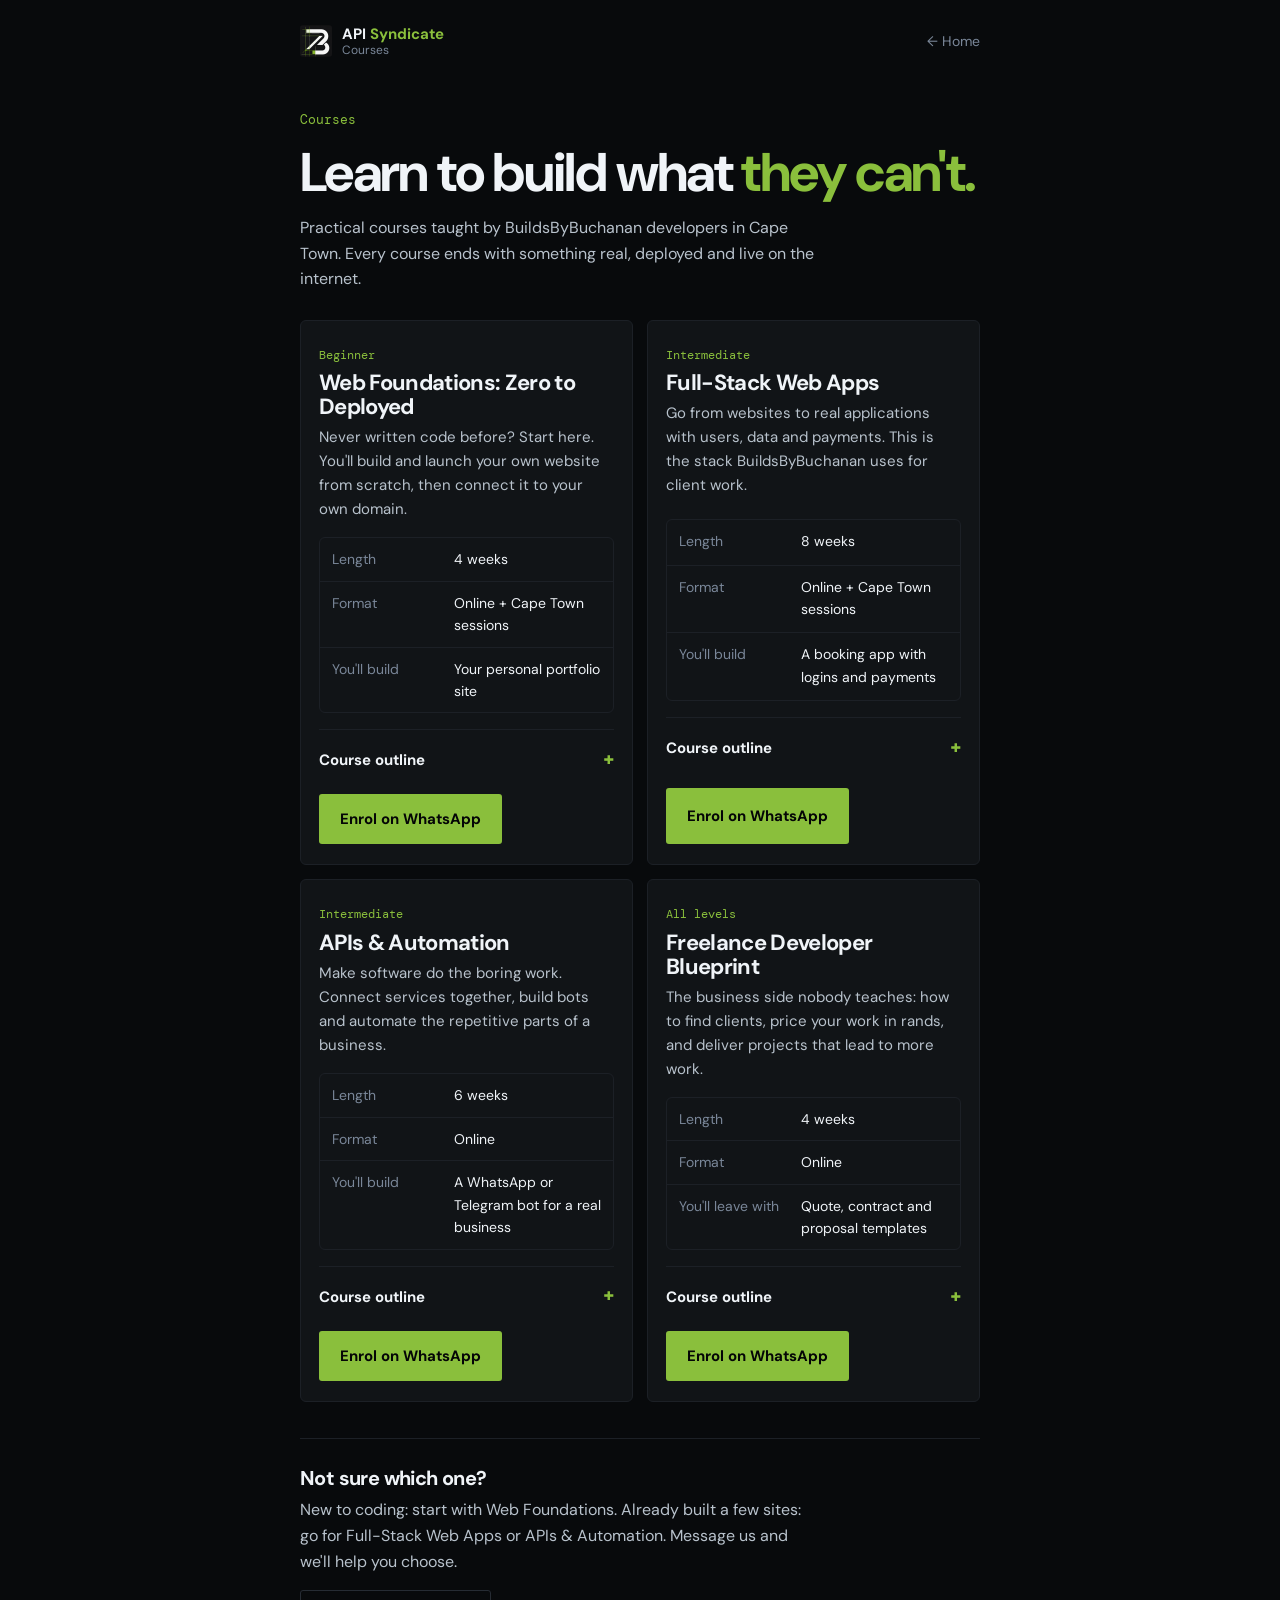
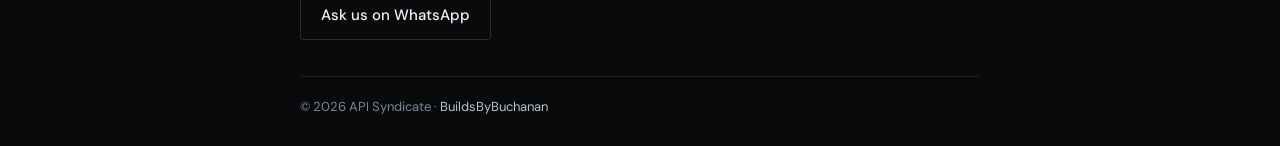
==== courses.html @ 9e18aa8f "Add courses page with four courses and weekly outlines; link from home" ====
<!DOCTYPE html>
<html lang="en">
<head>
  <meta charset="UTF-8">
  <meta name="viewport" content="width=device-width, initial-scale=1.0, viewport-fit=cover">
  <title>Courses | API Syndicate</title>
  <meta name="description" content="Software courses from API Syndicate and BuildsByBuchanan in Cape Town. Learn to build and deploy real websites, web apps and automations.">
  <meta name="theme-color" content="#080A0C">
  <link rel="icon" type="image/png" href="assets/bbb-mark.png">
  <link rel="preconnect" href="https://fonts.googleapis.com">
  <link rel="preconnect" href="https://fonts.gstatic.com" crossorigin>
  <link href="https://fonts.googleapis.com/css2?family=DM+Sans:opsz,wght@9..40,400;9..40,500;9..40,700&family=DM+Mono:wght@400&display=swap" rel="stylesheet">
  <link rel="stylesheet" href="style.css">
</head>
<body>

  <header class="top top-row">
    <a href="./" class="brand">
      <img src="assets/bbb-mark.png" alt="" width="32" height="32">
      <span><b>API <em>Syndicate</em></b><small>Courses</small></span>
    </a>
    <a href="./" class="back">← Home</a>
  </header>

  <main>
    <section class="page-intro">
      <span class="eyebrow">Courses</span>
      <h1>Learn to build what <em>they can't.</em></h1>
      <p>Practical courses taught by BuildsByBuchanan developers in Cape Town. Every course ends with something real, deployed and live on the internet.</p>
    </section>

    <div class="courses">

      <article class="course">
        <div class="course-head">
          <span class="level">Beginner</span>
          <h2>Web Foundations: Zero to Deployed</h2>
          <p>Never written code before? Start here. You'll build and launch your own website from scratch, then connect it to your own domain.</p>
        </div>
        <dl class="facts">
          <div><dt>Length</dt><dd>4 weeks</dd></div>
          <div><dt>Format</dt><dd>Online + Cape Town sessions</dd></div>
          <div><dt>You'll build</dt><dd>Your personal portfolio site</dd></div>
        </dl>
        <details>
          <summary>Course outline</summary>
          <ol class="outline">
            <li><b>Week 1</b>How the web works. HTML structure, pages and links.</li>
            <li><b>Week 2</b>CSS for layout, colour and type. Mobile-first design.</li>
            <li><b>Week 3</b>JavaScript basics: making pages interactive.</li>
            <li><b>Week 4</b>Git and GitHub, deploying on Vercel, and connecting a custom domain.</li>
          </ol>
        </details>
        <a class="btn btn-primary" href="https://wa.me/27792686620?text=Hi%2C%20I%27d%20like%20to%20enrol%20in%20Web%20Foundations%3A%20Zero%20to%20Deployed" target="_blank" rel="noopener">Enrol on WhatsApp</a>
      </article>

      <article class="course">
        <div class="course-head">
          <span class="level">Intermediate</span>
          <h2>Full-Stack Web Apps</h2>
          <p>Go from websites to real applications with users, data and payments. This is the stack BuildsByBuchanan uses for client work.</p>
        </div>
        <dl class="facts">
          <div><dt>Length</dt><dd>8 weeks</dd></div>
          <div><dt>Format</dt><dd>Online + Cape Town sessions</dd></div>
          <div><dt>You'll build</dt><dd>A booking app with logins and payments</dd></div>
        </dl>
        <details>
          <summary>Course outline</summary>
          <ol class="outline">
            <li><b>Week 1</b>React fundamentals: components, state and props.</li>
            <li><b>Week 2</b>Next.js: routing, pages and server rendering.</li>
            <li><b>Week 3</b>Databases with Postgres and Supabase.</li>
            <li><b>Week 4</b>User accounts, logins and permissions.</li>
            <li><b>Week 5</b>Building your own API routes.</li>
            <li><b>Week 6</b>Taking payments with PayFast and Yoco.</li>
            <li><b>Week 7</b>Testing, performance and security basics.</li>
            <li><b>Week 8</b>Launch: deployment, monitoring and a live demo.</li>
          </ol>
        </details>
        <a class="btn btn-primary" href="https://wa.me/27792686620?text=Hi%2C%20I%27d%20like%20to%20enrol%20in%20Full-Stack%20Web%20Apps" target="_blank" rel="noopener">Enrol on WhatsApp</a>
      </article>

      <article class="course">
        <div class="course-head">
          <span class="level">Intermediate</span>
          <h2>APIs &amp; Automation</h2>
          <p>Make software do the boring work. Connect services together, build bots and automate the repetitive parts of a business.</p>
        </div>
        <dl class="facts">
          <div><dt>Length</dt><dd>6 weeks</dd></div>
          <div><dt>Format</dt><dd>Online</dd></div>
          <div><dt>You'll build</dt><dd>A WhatsApp or Telegram bot for a real business</dd></div>
        </dl>
        <details>
          <summary>Course outline</summary>
          <ol class="outline">
            <li><b>Week 1</b>What an API is. REST, JSON and making requests.</li>
            <li><b>Week 2</b>Building your own API with Node.js.</li>
            <li><b>Week 3</b>Webhooks: reacting when something happens.</li>
            <li><b>Week 4</b>Chat bots on WhatsApp and Telegram.</li>
            <li><b>Week 5</b>Scheduled jobs, emails and notifications.</li>
            <li><b>Week 6</b>Putting it together: automate a real workflow end to end.</li>
          </ol>
        </details>
        <a class="btn btn-primary" href="https://wa.me/27792686620?text=Hi%2C%20I%27d%20like%20to%20enrol%20in%20APIs%20%26%20Automation" target="_blank" rel="noopener">Enrol on WhatsApp</a>
      </article>

      <article class="course">
        <div class="course-head">
          <span class="level">All levels</span>
          <h2>Freelance Developer Blueprint</h2>
          <p>The business side nobody teaches: how to find clients, price your work in rands, and deliver projects that lead to more work.</p>
        </div>
        <dl class="facts">
          <div><dt>Length</dt><dd>4 weeks</dd></div>
          <div><dt>Format</dt><dd>Online</dd></div>
          <div><dt>You'll leave with</dt><dd>Quote, contract and proposal templates</dd></div>
        </dl>
        <details>
          <summary>Course outline</summary>
          <ol class="outline">
            <li><b>Week 1</b>Choosing what to offer and who to offer it to.</li>
            <li><b>Week 2</b>Scoping and quoting a project in ZAR.</li>
            <li><b>Week 3</b>Contracts, deposits and getting paid on time.</li>
            <li><b>Week 4</b>Delivering, handing over, and turning clients into monthly retainers.</li>
          </ol>
        </details>
        <a class="btn btn-primary" href="https://wa.me/27792686620?text=Hi%2C%20I%27d%20like%20to%20enrol%20in%20the%20Freelance%20Developer%20Blueprint" target="_blank" rel="noopener">Enrol on WhatsApp</a>
      </article>

    </div>

    <section class="note">
      <h2>Not sure which one?</h2>
      <p>New to coding: start with Web Foundations. Already built a few sites: go for Full-Stack Web Apps or APIs &amp; Automation. Message us and we'll help you choose.</p>
      <a class="btn btn-ghost" href="https://wa.me/27792686620?text=Hi%2C%20which%20API%20Syndicate%20course%20is%20right%20for%20me%3F" target="_blank" rel="noopener">Ask us on WhatsApp</a>
    </section>
  </main>

  <footer>
    © <span id="y">2026</span> API Syndicate · <a href="https://buildsbybuchanan.com" target="_blank" rel="noopener">BuildsByBuchanan</a>
  </footer>

  <script>document.getElementById('y').textContent = new Date().getFullYear();</script>
</body>
</html>
---- style.css ----
/* API Syndicate — single QR landing page. BuildsByBuchanan tokens, mobile-first. */
:root {
  --bg: #080A0C;
  --surface: #111417;
  --border: #1C2026;
  --border-strong: #262C34;
  --text: #B8C2CC;
  --text-strong: #F0F4F8;
  --text-muted: #7A8799;
  --accent: #8ABF3C;
  --accent-hover: #9ED04A;
  --on-accent: #040506;
  --radius: 3px;
  --radius-md: 6px;
}

* { box-sizing: border-box; margin: 0; padding: 0; }
body {
  background: var(--bg); color: var(--text);
  font-family: "DM Sans", -apple-system, "Segoe UI", sans-serif; font-size: 16px; line-height: 1.6;
  -webkit-font-smoothing: antialiased;
  max-width: 720px; margin: 0 auto; padding: 0 20px env(safe-area-inset-bottom);
}
a { color: inherit; text-decoration: none; }
em { font-style: normal; color: var(--accent); }
h1, h2 { color: var(--text-strong); letter-spacing: -.03em; line-height: 1.1; }

.top { padding: 20px 0; }
.brand { display: inline-flex; align-items: center; gap: 10px; }
.brand img { border-radius: var(--radius); }
.brand span { display: flex; flex-direction: column; line-height: 1.2; }
.brand b { color: var(--text-strong); font-size: 15px; }
.brand small { color: var(--text-muted); font-size: 12px; }

.hero { padding: 36px 0 32px; }
.eyebrow { display: block; font-family: "DM Mono", monospace; font-size: 13px; color: var(--accent); margin-bottom: 12px; }
.wordmark { font-size: clamp(3.4rem, 19vw, 8.5rem); font-weight: 700; line-height: .88; letter-spacing: -.055em; margin-bottom: 20px; }
.wordmark em { display: inline-block; text-shadow: 0 0 40px rgba(138,191,60,.25); }
.hero .tagline { font-size: 22px; font-weight: 700; color: var(--text-strong); letter-spacing: -.02em; margin-bottom: 8px; }
.hero p { max-width: 460px; margin-bottom: 24px; }

.actions { display: grid; gap: 10px; }
.btn { display: flex; align-items: center; justify-content: center; min-height: 50px; padding: 0 20px; border-radius: var(--radius); font-size: 15px; font-weight: 700; border: 1px solid transparent; transition: background .15s, border-color .15s; }
.btn-primary { background: var(--accent); color: var(--on-accent); }
.btn-primary:hover { background: var(--accent-hover); }
.btn-ghost { border-color: var(--border-strong); color: var(--text-strong); font-weight: 500; }
.btn-ghost:hover { border-color: var(--text-muted); }

.photos { display: grid; grid-template-columns: repeat(3, 1fr); gap: 0; margin: 0 -20px 32px; }
.photos img { width: 100%; aspect-ratio: 3 / 4; object-fit: cover; filter: grayscale(100%) brightness(.85); }

.tiles { display: grid; grid-template-columns: 1fr 1fr; gap: 10px; margin-bottom: 40px; }
.tile { background: var(--surface); border: 1px solid var(--border); border-radius: var(--radius-md); padding: 16px; display: flex; flex-direction: column; gap: 4px; }
.tile h2 { font-size: 17px; }
.tile p { font-size: 14px; color: var(--text-muted); flex-grow: 1; }
.soon { align-self: flex-start; margin-top: 8px; font-family: "DM Mono", monospace; font-size: 11.5px; color: var(--accent); border: 1px solid rgba(138,191,60,.35); background: rgba(138,191,60,.09); border-radius: var(--radius); padding: 2px 7px; }


footer { border-top: 1px solid var(--border); padding: 20px 0 28px; font-size: 13px; color: var(--text-muted); }
footer a { color: var(--text); }

.tile-link { border-color: rgba(138,191,60,.35); transition: border-color .15s, background .15s; }
.tile-link:hover { border-color: var(--accent); background: #151a14; }
.go { margin-top: 8px; font-size: 13.5px; font-weight: 700; color: var(--accent); }

/* ---------- Courses page ---------- */
.top-row { display: flex; align-items: center; justify-content: space-between; }
.back { font-size: 14px; color: var(--text-muted); padding: 10px 0 10px 12px; }
.back:hover { color: var(--text-strong); }
.page-intro { padding: 28px 0 28px; }
.page-intro h1 { font-size: clamp(2.2rem, 10vw, 3.4rem); margin-bottom: 12px; }
.page-intro p { max-width: 520px; }
.courses { display: grid; gap: 14px; margin-bottom: 36px; }
.course { background: var(--surface); border: 1px solid var(--border); border-radius: var(--radius-md); padding: 20px 18px; display: grid; gap: 16px; }
.level { display: inline-block; font-family: "DM Mono", monospace; font-size: 12px; color: var(--accent); margin-bottom: 6px; }
.course h2 { font-size: 22px; margin-bottom: 6px; }
.course-head p { font-size: 15px; }
.facts { display: grid; border: 1px solid var(--border); border-radius: var(--radius-md); }
.facts > div { display: grid; grid-template-columns: 110px 1fr; gap: 12px; padding: 10px 12px; border-bottom: 1px solid var(--border); font-size: 14px; }
.facts > div:last-child { border-bottom: 0; }
.facts dt { color: var(--text-muted); }
.facts dd { color: var(--text-strong); }
details { border-top: 1px solid var(--border); padding-top: 12px; }
summary { cursor: pointer; font-weight: 700; color: var(--text-strong); font-size: 15px; list-style: none; display: flex; align-items: center; justify-content: space-between; min-height: 36px; }
summary::-webkit-details-marker { display: none; }
summary::after { content: "+"; font-family: "DM Mono", monospace; font-size: 18px; color: var(--accent); }
details[open] summary::after { content: "−"; }
.outline { list-style: none; margin-top: 8px; display: grid; }
.outline li { display: grid; grid-template-columns: 70px 1fr; gap: 10px; padding: 9px 0; border-bottom: 1px solid var(--border); font-size: 14.5px; }
.outline li:last-child { border-bottom: 0; }
.outline b { font-family: "DM Mono", monospace; font-weight: 400; font-size: 12.5px; color: var(--text-muted); padding-top: 2px; }
.course .btn { width: 100%; }
.note { border-top: 1px solid var(--border); padding: 28px 0 36px; }
.note h2 { font-size: 20px; margin-bottom: 8px; }
.note p { margin-bottom: 16px; max-width: 520px; }

@media (min-width: 720px) {
  .hero { padding: 64px 0 48px; }
  .actions { display: flex; flex-wrap: wrap; }
  .photos { margin: 0 0 40px; border-radius: var(--radius-md); overflow: hidden; }
  .tiles { grid-template-columns: repeat(4, 1fr); }
  .courses { grid-template-columns: 1fr 1fr; }
  .course .btn, .note .btn { width: auto; justify-self: start; }
  .note .btn { display: inline-flex; }
}
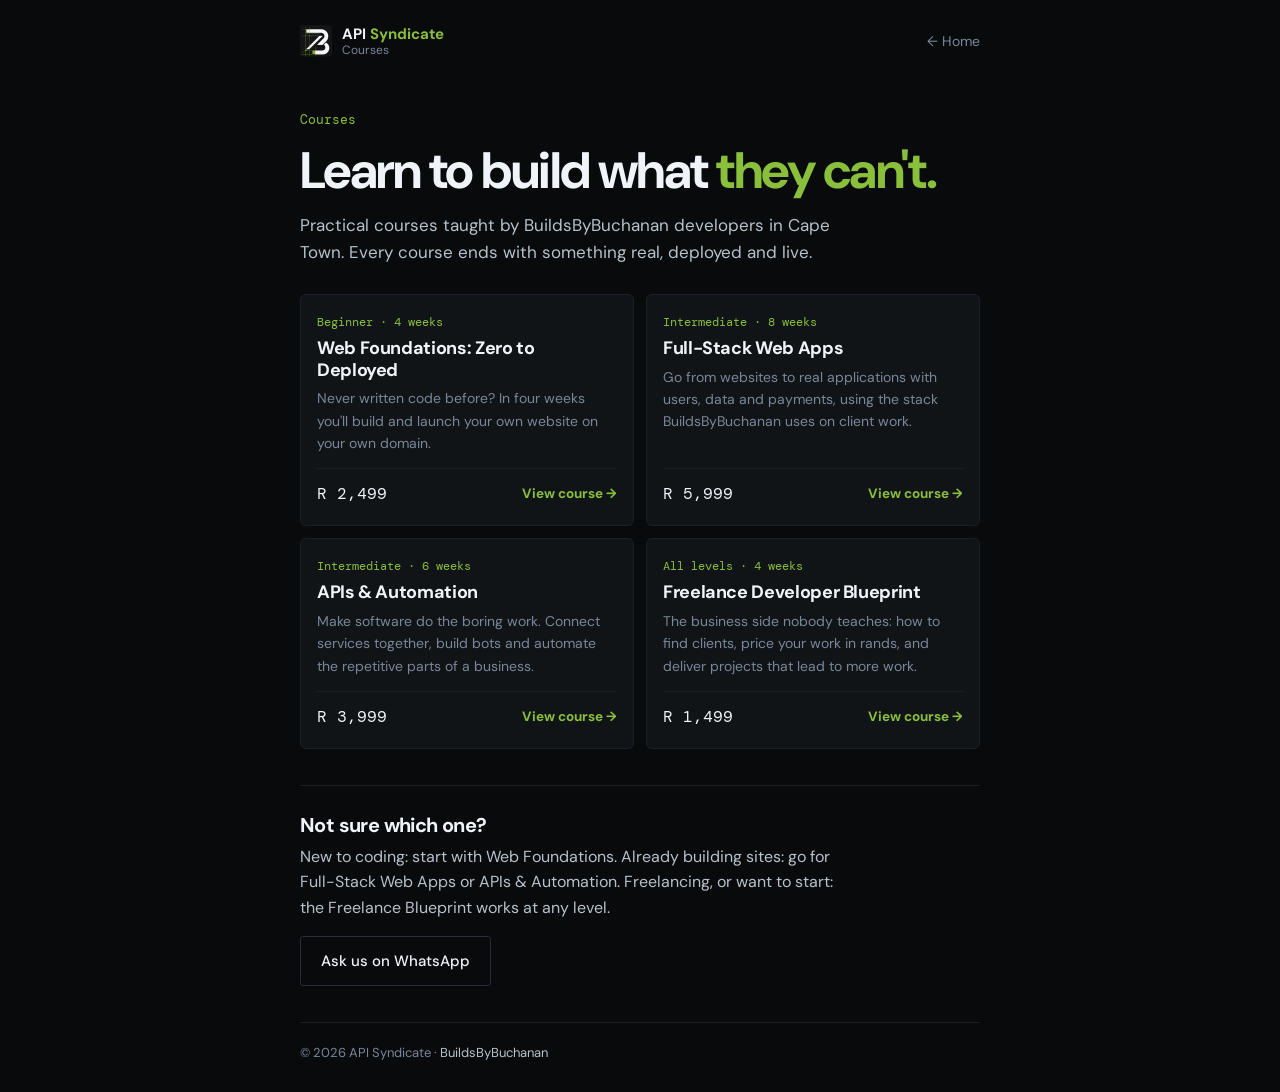
==== commit a697b220: "Add prices, full course pages with lesson-by-lesson curricula, and courses on the home page" ====
--- a/courses.html
+++ b/courses.html
@@ -4,7 +4,7 @@
   <meta charset="UTF-8">
   <meta name="viewport" content="width=device-width, initial-scale=1.0, viewport-fit=cover">
   <title>Courses | API Syndicate</title>
-  <meta name="description" content="Software courses from API Syndicate and BuildsByBuchanan in Cape Town. Learn to build and deploy real websites, web apps and automations.">
+  <meta name="description" content="Software courses from API Syndicate and BuildsByBuchanan in Cape Town.">
   <meta name="theme-color" content="#080A0C">
   <link rel="icon" type="image/png" href="assets/bbb-mark.png">
   <link rel="preconnect" href="https://fonts.googleapis.com">
@@ -26,114 +26,39 @@
     <section class="page-intro">
       <span class="eyebrow">Courses</span>
       <h1>Learn to build what <em>they can't.</em></h1>
-      <p>Practical courses taught by BuildsByBuchanan developers in Cape Town. Every course ends with something real, deployed and live on the internet.</p>
+      <p>Practical courses taught by BuildsByBuchanan developers in Cape Town. Every course ends with something real, deployed and live.</p>
     </section>
 
-    <div class="courses">
-
-      <article class="course">
-        <div class="course-head">
-          <span class="level">Beginner</span>
-          <h2>Web Foundations: Zero to Deployed</h2>
-          <p>Never written code before? Start here. You'll build and launch your own website from scratch, then connect it to your own domain.</p>
-        </div>
-        <dl class="facts">
-          <div><dt>Length</dt><dd>4 weeks</dd></div>
-          <div><dt>Format</dt><dd>Online + Cape Town sessions</dd></div>
-          <div><dt>You'll build</dt><dd>Your personal portfolio site</dd></div>
-        </dl>
-        <details>
-          <summary>Course outline</summary>
-          <ol class="outline">
-            <li><b>Week 1</b>How the web works. HTML structure, pages and links.</li>
-            <li><b>Week 2</b>CSS for layout, colour and type. Mobile-first design.</li>
-            <li><b>Week 3</b>JavaScript basics: making pages interactive.</li>
-            <li><b>Week 4</b>Git and GitHub, deploying on Vercel, and connecting a custom domain.</li>
-          </ol>
-        </details>
-        <a class="btn btn-primary" href="https://wa.me/27792686620?text=Hi%2C%20I%27d%20like%20to%20enrol%20in%20Web%20Foundations%3A%20Zero%20to%20Deployed" target="_blank" rel="noopener">Enrol on WhatsApp</a>
-      </article>
-
-      <article class="course">
-        <div class="course-head">
-          <span class="level">Intermediate</span>
-          <h2>Full-Stack Web Apps</h2>
-          <p>Go from websites to real applications with users, data and payments. This is the stack BuildsByBuchanan uses for client work.</p>
-        </div>
-        <dl class="facts">
-          <div><dt>Length</dt><dd>8 weeks</dd></div>
-          <div><dt>Format</dt><dd>Online + Cape Town sessions</dd></div>
-          <div><dt>You'll build</dt><dd>A booking app with logins and payments</dd></div>
-        </dl>
-        <details>
-          <summary>Course outline</summary>
-          <ol class="outline">
-            <li><b>Week 1</b>React fundamentals: components, state and props.</li>
-            <li><b>Week 2</b>Next.js: routing, pages and server rendering.</li>
-            <li><b>Week 3</b>Databases with Postgres and Supabase.</li>
-            <li><b>Week 4</b>User accounts, logins and permissions.</li>
-            <li><b>Week 5</b>Building your own API routes.</li>
-            <li><b>Week 6</b>Taking payments with PayFast and Yoco.</li>
-            <li><b>Week 7</b>Testing, performance and security basics.</li>
-            <li><b>Week 8</b>Launch: deployment, monitoring and a live demo.</li>
-          </ol>
-        </details>
-        <a class="btn btn-primary" href="https://wa.me/27792686620?text=Hi%2C%20I%27d%20like%20to%20enrol%20in%20Full-Stack%20Web%20Apps" target="_blank" rel="noopener">Enrol on WhatsApp</a>
-      </article>
-
-      <article class="course">
-        <div class="course-head">
-          <span class="level">Intermediate</span>
-          <h2>APIs &amp; Automation</h2>
-          <p>Make software do the boring work. Connect services together, build bots and automate the repetitive parts of a business.</p>
-        </div>
-        <dl class="facts">
-          <div><dt>Length</dt><dd>6 weeks</dd></div>
-          <div><dt>Format</dt><dd>Online</dd></div>
-          <div><dt>You'll build</dt><dd>A WhatsApp or Telegram bot for a real business</dd></div>
-        </dl>
-        <details>
-          <summary>Course outline</summary>
-          <ol class="outline">
-            <li><b>Week 1</b>What an API is. REST, JSON and making requests.</li>
-            <li><b>Week 2</b>Building your own API with Node.js.</li>
-            <li><b>Week 3</b>Webhooks: reacting when something happens.</li>
-            <li><b>Week 4</b>Chat bots on WhatsApp and Telegram.</li>
-            <li><b>Week 5</b>Scheduled jobs, emails and notifications.</li>
-            <li><b>Week 6</b>Putting it together: automate a real workflow end to end.</li>
-          </ol>
-        </details>
-        <a class="btn btn-primary" href="https://wa.me/27792686620?text=Hi%2C%20I%27d%20like%20to%20enrol%20in%20APIs%20%26%20Automation" target="_blank" rel="noopener">Enrol on WhatsApp</a>
-      </article>
-
-      <article class="course">
-        <div class="course-head">
-          <span class="level">All levels</span>
-          <h2>Freelance Developer Blueprint</h2>
-          <p>The business side nobody teaches: how to find clients, price your work in rands, and deliver projects that lead to more work.</p>
-        </div>
-        <dl class="facts">
-          <div><dt>Length</dt><dd>4 weeks</dd></div>
-          <div><dt>Format</dt><dd>Online</dd></div>
-          <div><dt>You'll leave with</dt><dd>Quote, contract and proposal templates</dd></div>
-        </dl>
-        <details>
-          <summary>Course outline</summary>
-          <ol class="outline">
-            <li><b>Week 1</b>Choosing what to offer and who to offer it to.</li>
-            <li><b>Week 2</b>Scoping and quoting a project in ZAR.</li>
-            <li><b>Week 3</b>Contracts, deposits and getting paid on time.</li>
-            <li><b>Week 4</b>Delivering, handing over, and turning clients into monthly retainers.</li>
-          </ol>
-        </details>
-        <a class="btn btn-primary" href="https://wa.me/27792686620?text=Hi%2C%20I%27d%20like%20to%20enrol%20in%20the%20Freelance%20Developer%20Blueprint" target="_blank" rel="noopener">Enrol on WhatsApp</a>
-      </article>
-
+    <div class="course-grid">
+      <a class="course-card" href="courses/web-foundations.html">
+        <span class="level">Beginner · 4 weeks</span>
+        <h3>Web Foundations: Zero to Deployed</h3>
+        <p>Never written code before? In four weeks you&#x27;ll build and launch your own website on your own domain.</p>
+        <span class="card-row"><span class="price">R 2,499</span><span class="go">View course →</span></span>
+      </a>
+      <a class="course-card" href="courses/full-stack-web-apps.html">
+        <span class="level">Intermediate · 8 weeks</span>
+        <h3>Full-Stack Web Apps</h3>
+        <p>Go from websites to real applications with users, data and payments, using the stack BuildsByBuchanan uses on client work.</p>
+        <span class="card-row"><span class="price">R 5,999</span><span class="go">View course →</span></span>
+      </a>
+      <a class="course-card" href="courses/apis-and-automation.html">
+        <span class="level">Intermediate · 6 weeks</span>
+        <h3>APIs &amp; Automation</h3>
+        <p>Make software do the boring work. Connect services together, build bots and automate the repetitive parts of a business.</p>
+        <span class="card-row"><span class="price">R 3,999</span><span class="go">View course →</span></span>
+      </a>
+      <a class="course-card" href="courses/freelance-developer-blueprint.html">
+        <span class="level">All levels · 4 weeks</span>
+        <h3>Freelance Developer Blueprint</h3>
+        <p>The business side nobody teaches: how to find clients, price your work in rands, and deliver projects that lead to more work.</p>
+        <span class="card-row"><span class="price">R 1,499</span><span class="go">View course →</span></span>
+      </a>
     </div>
 
     <section class="note">
       <h2>Not sure which one?</h2>
-      <p>New to coding: start with Web Foundations. Already built a few sites: go for Full-Stack Web Apps or APIs &amp; Automation. Message us and we'll help you choose.</p>
+      <p>New to coding: start with Web Foundations. Already building sites: go for Full-Stack Web Apps or APIs &amp; Automation. Freelancing, or want to start: the Freelance Blueprint works at any level.</p>
       <a class="btn btn-ghost" href="https://wa.me/27792686620?text=Hi%2C%20which%20API%20Syndicate%20course%20is%20right%20for%20me%3F" target="_blank" rel="noopener">Ask us on WhatsApp</a>
     </section>
   </main>
--- a/style.css
+++ b/style.css
@@ -49,57 +49,100 @@
 .photos { display: grid; grid-template-columns: repeat(3, 1fr); gap: 0; margin: 0 -20px 32px; }
 .photos img { width: 100%; aspect-ratio: 3 / 4; object-fit: cover; filter: grayscale(100%) brightness(.85); }
 
-.tiles { display: grid; grid-template-columns: 1fr 1fr; gap: 10px; margin-bottom: 40px; }
-.tile { background: var(--surface); border: 1px solid var(--border); border-radius: var(--radius-md); padding: 16px; display: flex; flex-direction: column; gap: 4px; }
-.tile h2 { font-size: 17px; }
-.tile p { font-size: 14px; color: var(--text-muted); flex-grow: 1; }
-.soon { align-self: flex-start; margin-top: 8px; font-family: "DM Mono", monospace; font-size: 11.5px; color: var(--accent); border: 1px solid rgba(138,191,60,.35); background: rgba(138,191,60,.09); border-radius: var(--radius); padding: 2px 7px; }
-
+.small-head { font-size: 13px; font-family: "DM Mono", monospace; font-weight: 400; color: var(--text-muted); letter-spacing: 0; margin-bottom: 10px; }
+.tiles-wrap { margin-bottom: 40px; }
+.tiles { display: grid; grid-template-columns: 1fr; gap: 8px; }
+.tile { background: var(--surface); border: 1px solid var(--border); border-radius: var(--radius-md); padding: 14px 16px; display: grid; grid-template-columns: 1fr auto; column-gap: 12px; align-items: center; }
+.tile h2 { font-size: 16px; }
+.tile p { grid-column: 1; font-size: 14px; color: var(--text-muted); }
+.soon { grid-column: 2; grid-row: 1 / span 2; font-family: "DM Mono", monospace; font-size: 11.5px; color: var(--accent); border: 1px solid rgba(138,191,60,.35); background: rgba(138,191,60,.09); border-radius: var(--radius); padding: 2px 7px; white-space: nowrap; }
 
 footer { border-top: 1px solid var(--border); padding: 20px 0 28px; font-size: 13px; color: var(--text-muted); }
 footer a { color: var(--text); }
 
-.tile-link { border-color: rgba(138,191,60,.35); transition: border-color .15s, background .15s; }
-.tile-link:hover { border-color: var(--accent); background: #151a14; }
-.go { margin-top: 8px; font-size: 13.5px; font-weight: 700; color: var(--accent); }
+.go { font-size: 13.5px; font-weight: 700; color: var(--accent); white-space: nowrap; }
+.muted { color: var(--text-muted); font-size: 14px; }
 
-/* ---------- Courses page ---------- */
+/* ---------- Course cards (home + list) ---------- */
+.home-courses { margin-bottom: 40px; }
+.home-courses-head { display: flex; align-items: baseline; justify-content: space-between; margin-bottom: 14px; }
+.home-courses-head h2 { font-size: 26px; }
+.course-grid { display: grid; gap: 10px; }
+.course-card { display: flex; flex-direction: column; gap: 6px; background: var(--surface); border: 1px solid var(--border); border-radius: var(--radius-md); padding: 18px 16px; transition: border-color .15s, background .15s; }
+.course-card:hover { border-color: rgba(138,191,60,.5); background: #13171a; }
+.level { font-family: "DM Mono", monospace; font-size: 12px; color: var(--accent); }
+.course-card h3 { font-size: 18px; color: var(--text-strong); letter-spacing: -.02em; line-height: 1.2; }
+.course-card p { font-size: 14px; color: var(--text-muted); flex-grow: 1; }
+.card-row { display: flex; align-items: center; justify-content: space-between; margin-top: 8px; padding-top: 12px; border-top: 1px solid var(--border); }
+.price { font-family: "DM Mono", monospace; font-size: 16px; color: var(--text-strong); }
+
+/* ---------- Course pages ---------- */
 .top-row { display: flex; align-items: center; justify-content: space-between; }
 .back { font-size: 14px; color: var(--text-muted); padding: 10px 0 10px 12px; }
 .back:hover { color: var(--text-strong); }
-.page-intro { padding: 28px 0 28px; }
-.page-intro h1 { font-size: clamp(2.2rem, 10vw, 3.4rem); margin-bottom: 12px; }
-.page-intro p { max-width: 520px; }
-.courses { display: grid; gap: 14px; margin-bottom: 36px; }
-.course { background: var(--surface); border: 1px solid var(--border); border-radius: var(--radius-md); padding: 20px 18px; display: grid; gap: 16px; }
-.level { display: inline-block; font-family: "DM Mono", monospace; font-size: 12px; color: var(--accent); margin-bottom: 6px; }
-.course h2 { font-size: 22px; margin-bottom: 6px; }
-.course-head p { font-size: 15px; }
-.facts { display: grid; border: 1px solid var(--border); border-radius: var(--radius-md); }
-.facts > div { display: grid; grid-template-columns: 110px 1fr; gap: 12px; padding: 10px 12px; border-bottom: 1px solid var(--border); font-size: 14px; }
+.page-intro { padding: 28px 0; }
+.page-intro h1 { font-size: clamp(2.1rem, 9vw, 3.2rem); margin-bottom: 12px; }
+.page-intro p { max-width: 560px; font-size: 17px; }
+.course-grid + .note, .page-intro + .course-grid { margin-top: 0; }
+.page-intro + .course-grid { margin-bottom: 36px; }
+
+.enrol-box { display: grid; gap: 14px; margin-bottom: 36px; }
+.facts { display: grid; background: var(--surface); border: 1px solid var(--border); border-radius: var(--radius-md); }
+.facts > div { display: grid; grid-template-columns: 110px 1fr; gap: 12px; padding: 11px 14px; border-bottom: 1px solid var(--border); font-size: 14.5px; }
 .facts > div:last-child { border-bottom: 0; }
 .facts dt { color: var(--text-muted); }
 .facts dd { color: var(--text-strong); }
-details { border-top: 1px solid var(--border); padding-top: 12px; }
-summary { cursor: pointer; font-weight: 700; color: var(--text-strong); font-size: 15px; list-style: none; display: flex; align-items: center; justify-content: space-between; min-height: 36px; }
-summary::-webkit-details-marker { display: none; }
-summary::after { content: "+"; font-family: "DM Mono", monospace; font-size: 18px; color: var(--accent); }
-details[open] summary::after { content: "−"; }
-.outline { list-style: none; margin-top: 8px; display: grid; }
-.outline li { display: grid; grid-template-columns: 70px 1fr; gap: 10px; padding: 9px 0; border-bottom: 1px solid var(--border); font-size: 14.5px; }
-.outline li:last-child { border-bottom: 0; }
-.outline b { font-family: "DM Mono", monospace; font-weight: 400; font-size: 12.5px; color: var(--text-muted); padding-top: 2px; }
-.course .btn { width: 100%; }
+.price-lg { font-family: "DM Mono", monospace; color: var(--accent); font-size: 1.1em; }
+
+.block { border-top: 1px solid var(--border); padding: 28px 0; }
+.block h2 { font-size: 22px; margin-bottom: 12px; }
+.block > p { max-width: 620px; }
+.two-col { display: grid; gap: 28px; }
+.ticks, .dots { list-style: none; display: grid; gap: 8px; }
+.ticks li, .dots li { display: grid; grid-template-columns: 22px 1fr; gap: 8px; }
+.ticks li::before { content: ""; width: 16px; height: 16px; margin-top: 4px; border-radius: 50%; border: 1px solid rgba(138,191,60,.35); background: rgba(138,191,60,.09) url("data:image/svg+xml,%3Csvg xmlns='http://www.w3.org/2000/svg' viewBox='0 0 24 24' fill='none' stroke='%238ABF3C' stroke-width='3.2' stroke-linecap='round' stroke-linejoin='round'%3E%3Cpath d='m6 12.5 4 4 8-9'/%3E%3C/svg%3E") center / 10px no-repeat; }
+.dots li::before { content: ""; width: 6px; height: 6px; margin: 10px 0 0 5px; border-radius: 1px; background: var(--accent); }
+
+details summary { cursor: pointer; list-style: none; }
+details summary::-webkit-details-marker { display: none; }
+.week { background: var(--surface); border: 1px solid var(--border); border-radius: var(--radius-md); margin-top: 10px; }
+.week summary { display: grid; grid-template-columns: 64px 1fr 20px; align-items: center; gap: 8px; padding: 14px 16px; min-height: 52px; }
+.week summary::after, .faq summary::after { content: "+"; font-family: "DM Mono", monospace; font-size: 18px; color: var(--accent); text-align: right; }
+.week[open] summary::after, .faq[open] summary::after { content: "−"; }
+.wk { font-family: "DM Mono", monospace; font-size: 12.5px; color: var(--text-muted); }
+.wk-title { font-weight: 700; color: var(--text-strong); font-size: 15.5px; line-height: 1.3; }
+.week-body { padding: 0 16px 16px; border-top: 1px solid var(--border); }
+.goal { padding: 14px 0 6px; color: var(--text-strong); font-size: 15px; }
+.lessons { list-style: none; display: grid; }
+.lessons li { display: grid; grid-template-columns: 38px 1fr; gap: 8px; padding: 12px 0; border-bottom: 1px solid var(--border); }
+.lessons li b { font-family: "DM Mono", monospace; font-weight: 400; font-size: 12.5px; color: var(--accent); padding-top: 3px; }
+.lessons h4 { color: var(--text-strong); font-size: 15px; letter-spacing: -.01em; margin-bottom: 2px; }
+.lessons p { font-size: 14px; color: var(--text); }
+.week-tasks { display: grid; gap: 10px; margin-top: 14px; }
+.week-tasks > div { background: var(--bg); border: 1px solid var(--border); border-radius: var(--radius); padding: 10px 12px; }
+.week-tasks dt { font-family: "DM Mono", monospace; font-size: 12px; color: var(--text-muted); margin-bottom: 2px; }
+.week-tasks dd { font-size: 14px; color: var(--text-strong); }
+
+.faq { border-bottom: 1px solid var(--border); }
+.faq summary { display: flex; justify-content: space-between; gap: 12px; align-items: center; padding: 14px 0; font-weight: 700; color: var(--text-strong); font-size: 15px; min-height: 48px; }
+.faq p { padding: 0 0 14px; font-size: 14.5px; max-width: 620px; }
+
+.enrol-end { border-top: 1px solid var(--border); padding: 28px 0 40px; display: grid; gap: 10px; }
+.enrol-end h2 { font-size: 22px; }
 .note { border-top: 1px solid var(--border); padding: 28px 0 36px; }
 .note h2 { font-size: 20px; margin-bottom: 8px; }
-.note p { margin-bottom: 16px; max-width: 520px; }
+.note p { margin-bottom: 16px; max-width: 560px; }
 
 @media (min-width: 720px) {
   .hero { padding: 64px 0 48px; }
   .actions { display: flex; flex-wrap: wrap; }
   .photos { margin: 0 0 40px; border-radius: var(--radius-md); overflow: hidden; }
-  .tiles { grid-template-columns: repeat(4, 1fr); }
-  .courses { grid-template-columns: 1fr 1fr; }
-  .course .btn, .note .btn { width: auto; justify-self: start; }
-  .note .btn { display: inline-flex; }
+  .tiles { grid-template-columns: repeat(3, 1fr); }
+  .tile { grid-template-columns: 1fr; align-items: start; gap: 4px; }
+  .soon { grid-column: 1; grid-row: auto; justify-self: start; margin-top: 8px; }
+  .course-grid { grid-template-columns: 1fr 1fr; gap: 12px; }
+  .two-col { grid-template-columns: 1fr 1fr; gap: 40px; }
+  .enrol-box { grid-template-columns: 1fr auto; align-items: end; }
+  .enrol-box .btn, .enrol-end .btn, .note .btn { justify-self: start; display: inline-flex; }
+  .week-tasks { grid-template-columns: 1fr 1fr; }
 }
